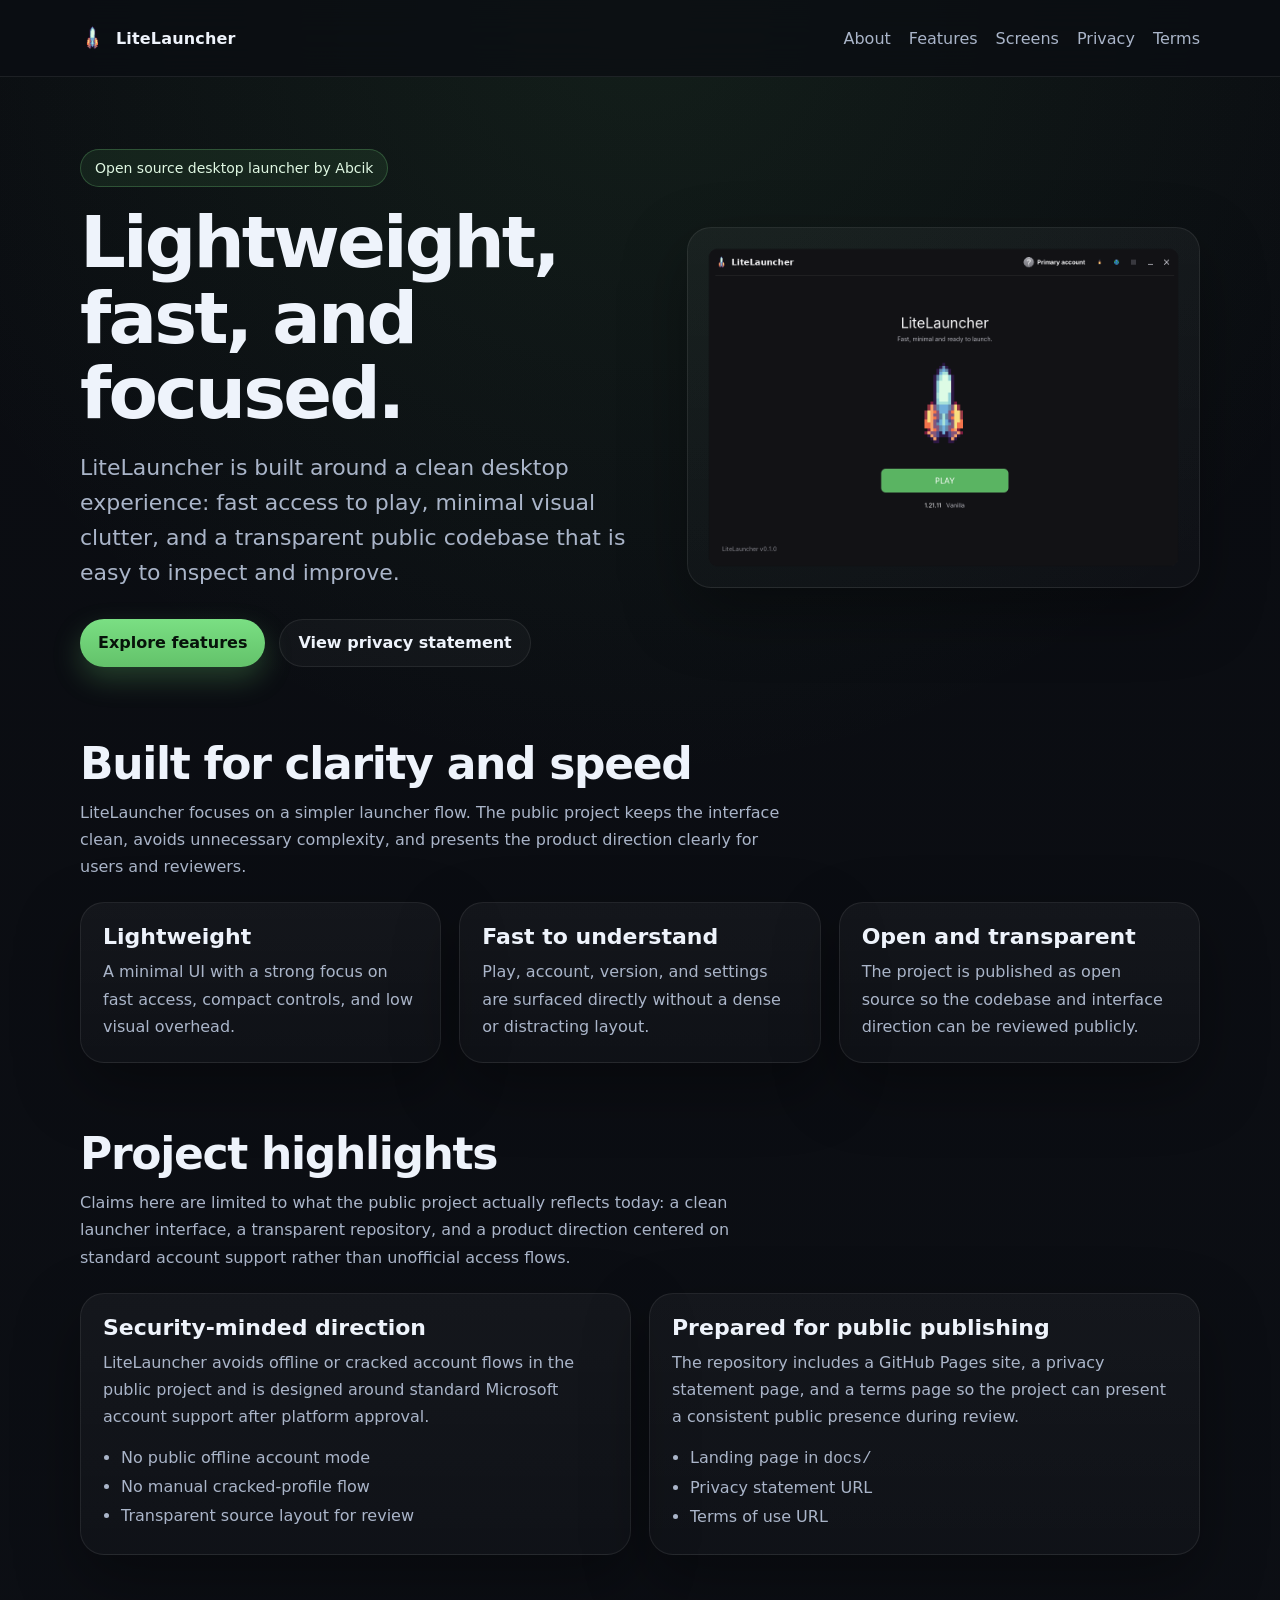
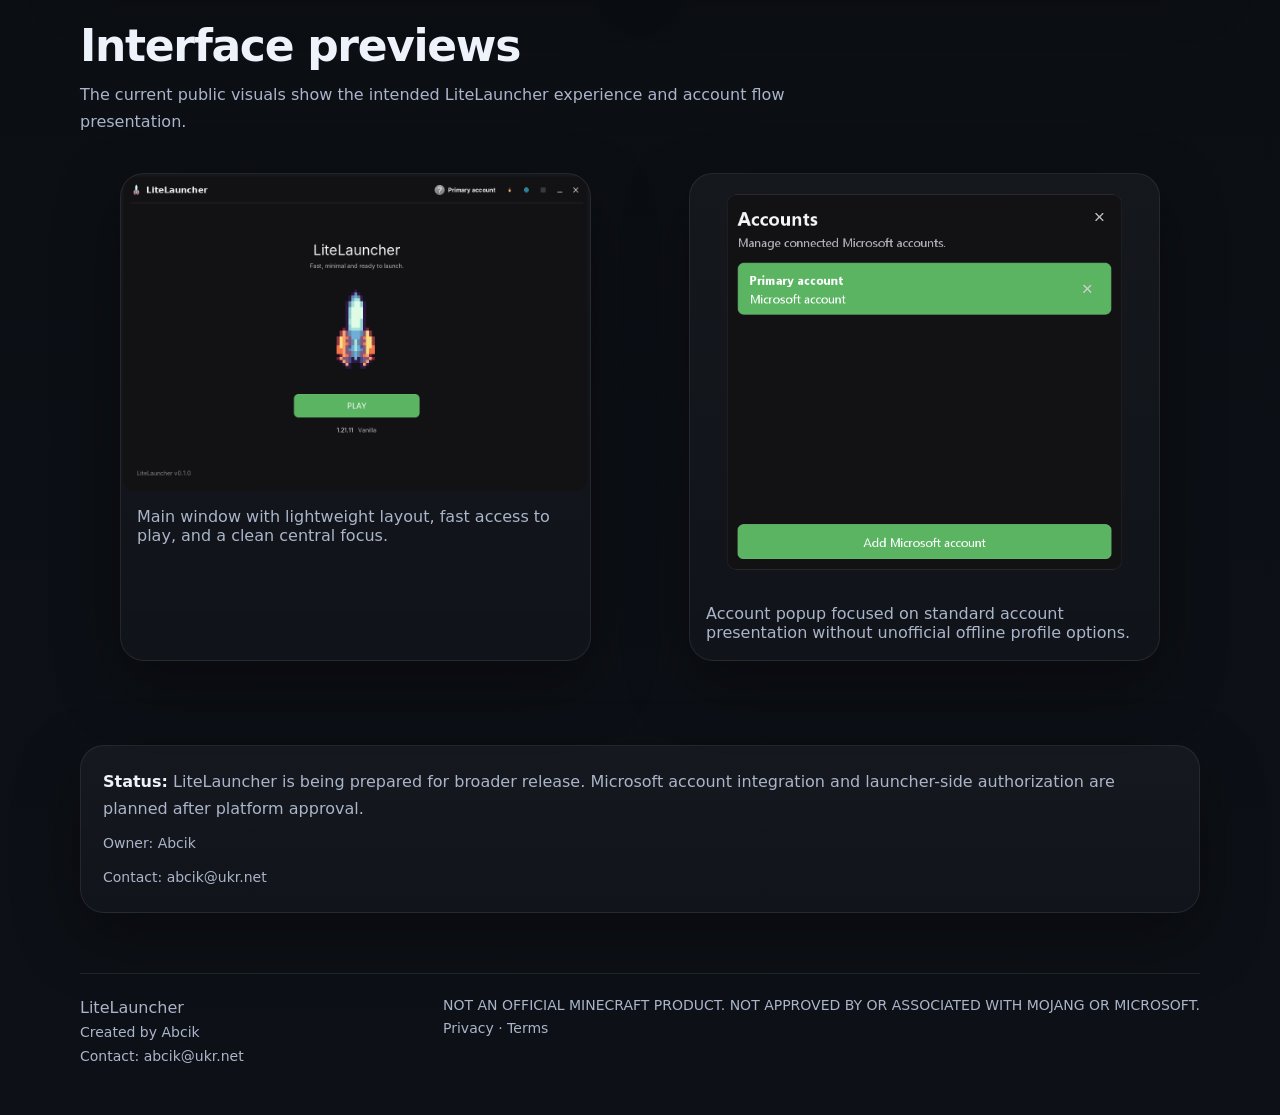
==== docs/index.html @ 29758050 "Add files via upload" ====
<!doctype html>
<html lang="en">
  <head>
    <meta charset="utf-8">
    <meta name="viewport" content="width=device-width, initial-scale=1">
    <title>LiteLauncher</title>
    <meta name="description" content="LiteLauncher is a lightweight open-source desktop launcher focused on speed, clarity, and a clean user experience.">
    <link rel="stylesheet" href="styles.css">
  </head>
  <body>
    <header class="site-header">
      <div class="container nav">
        <a class="brand" href="index.html">
          <img src="assets/logo.png" alt="LiteLauncher logo">
          <span>LiteLauncher</span>
        </a>
        <nav class="nav-links" aria-label="Primary">
          <a href="#about">About</a>
          <a href="#features">Features</a>
          <a href="#screens">Screens</a>
          <a href="privacy.html">Privacy</a>
          <a href="terms.html">Terms</a>
        </nav>
      </div>
    </header>

    <main>
      <section class="hero">
        <div class="container hero-grid">
          <div>
            <div class="badge">Open source desktop launcher by Abcik</div>
            <h1>Lightweight, fast, and focused.</h1>
            <p class="lead">LiteLauncher is built around a clean desktop experience: fast access to play, minimal visual clutter, and a transparent public codebase that is easy to inspect and improve.</p>
            <div class="hero-actions">
              <a class="button button-primary" href="#features">Explore features</a>
              <a class="button button-secondary" href="privacy.html">View privacy statement</a>
            </div>
          </div>
          <div class="hero-card">
            <img src="assets/launcher-main.png" alt="LiteLauncher main window preview">
          </div>
        </div>
      </section>

      <section class="section" id="about">
        <div class="container">
          <div class="section-head">
            <h2>Built for clarity and speed</h2>
            <p>LiteLauncher focuses on a simpler launcher flow. The public project keeps the interface clean, avoids unnecessary complexity, and presents the product direction clearly for users and reviewers.</p>
          </div>
          <div class="grid-3">
            <article class="card">
              <h3>Lightweight</h3>
              <p>A minimal UI with a strong focus on fast access, compact controls, and low visual overhead.</p>
            </article>
            <article class="card">
              <h3>Fast to understand</h3>
              <p>Play, account, version, and settings are surfaced directly without a dense or distracting layout.</p>
            </article>
            <article class="card">
              <h3>Open and transparent</h3>
              <p>The project is published as open source so the codebase and interface direction can be reviewed publicly.</p>
            </article>
          </div>
        </div>
      </section>

      <section class="section" id="features">
        <div class="container">
          <div class="section-head">
            <h2>Project highlights</h2>
            <p>Claims here are limited to what the public project actually reflects today: a clean launcher interface, a transparent repository, and a product direction centered on standard account support rather than unofficial access flows.</p>
          </div>
          <div class="grid-2">
            <article class="card">
              <h3>Security-minded direction</h3>
              <p>LiteLauncher avoids offline or cracked account flows in the public project and is designed around standard Microsoft account support after platform approval.</p>
              <ul class="list">
                <li>No public offline account mode</li>
                <li>No manual cracked-profile flow</li>
                <li>Transparent source layout for review</li>
              </ul>
            </article>
            <article class="card">
              <h3>Prepared for public publishing</h3>
              <p>The repository includes a GitHub Pages site, a privacy statement page, and a terms page so the project can present a consistent public presence during review.</p>
              <ul class="list">
                <li>Landing page in <code>docs/</code></li>
                <li>Privacy statement URL</li>
                <li>Terms of use URL</li>
              </ul>
            </article>
          </div>
        </div>
      </section>

      <section class="section" id="screens">
        <div class="container">
          <div class="section-head">
            <h2>Interface previews</h2>
            <p>The current public visuals show the intended LiteLauncher experience and account flow presentation.</p>
          </div>
          <div class="grid-2">
            <figure class="shot-card">
              <img src="assets/launcher-main.png" alt="LiteLauncher main interface">
              <figcaption>Main window with lightweight layout, fast access to play, and a clean central focus.</figcaption>
            </figure>
            <figure class="shot-card">
              <img src="assets/accounts-popup.png" alt="LiteLauncher account popup">
              <figcaption>Account popup focused on standard account presentation without unofficial offline profile options.</figcaption>
            </figure>
          </div>
        </div>
      </section>

      <section class="section">
        <div class="container">
          <div class="notice">
            <p><strong>Status:</strong> LiteLauncher is being prepared for broader release. Microsoft account integration and launcher-side authorization are planned after platform approval.</p>
            <p class="small">Owner: Abcik</p>
            <p class="small">Contact: <a class="muted-link" href="mailto:abcik@ukr.net">abcik@ukr.net</a></p>
          </div>
        </div>
      </section>
    </main>

    <footer class="footer">
      <div class="container footer-box">
        <div>
          <p>LiteLauncher</p>
          <p class="small">Created by Abcik</p>
          <p class="small">Contact: <a class="muted-link" href="mailto:abcik@ukr.net">abcik@ukr.net</a></p>
        </div>
        <div>
          <p class="small">NOT AN OFFICIAL MINECRAFT PRODUCT. NOT APPROVED BY OR ASSOCIATED WITH MOJANG OR MICROSOFT.</p>
          <p class="small"><a class="muted-link" href="privacy.html">Privacy</a> · <a class="muted-link" href="terms.html">Terms</a></p>
        </div>
      </div>
    </footer>
  </body>
</html>
---- docs/styles.css ----
:root {
  --bg: #0b0d12;
  --panel: #121722;
  --panel-2: #181f2d;
  --text: #eef3fb;
  --muted: #aab5c9;
  --line: rgba(255,255,255,0.08);
  --accent: #63c26a;
  --accent-2: #7adf83;
  --shadow: 0 24px 64px rgba(0,0,0,0.34);
  --radius: 24px;
}

* { box-sizing: border-box; }
html { scroll-behavior: smooth; }
body {
  margin: 0;
  font-family: Inter, ui-sans-serif, system-ui, -apple-system, BlinkMacSystemFont, "Segoe UI", sans-serif;
  background:
    radial-gradient(circle at top, rgba(99,194,106,0.10), transparent 28%),
    linear-gradient(180deg, #0a0c11 0%, #0d1016 100%);
  color: var(--text);
}

a { color: inherit; }
img { max-width: 100%; display: block; }
code { font-family: ui-monospace, SFMono-Regular, Menlo, monospace; }

.container {
  width: min(1120px, calc(100% - 40px));
  margin: 0 auto;
}

.site-header {
  position: sticky;
  top: 0;
  z-index: 20;
  backdrop-filter: blur(18px);
  background: rgba(11, 13, 18, 0.78);
  border-bottom: 1px solid var(--line);
}

.nav {
  display: flex;
  align-items: center;
  justify-content: space-between;
  gap: 20px;
  min-height: 76px;
}

.brand {
  display: inline-flex;
  align-items: center;
  gap: 12px;
  text-decoration: none;
  font-weight: 700;
  letter-spacing: 0.01em;
}

.brand img {
  width: 24px;
  height: 24px;
}

.nav-links {
  display: flex;
  gap: 18px;
  flex-wrap: wrap;
}

.nav-links a {
  text-decoration: none;
  color: var(--muted);
}

.nav-links a:hover,
.nav-links a:focus-visible {
  color: var(--text);
}

.hero {
  padding: 72px 0 40px;
}

.hero-grid {
  display: grid;
  grid-template-columns: 1.1fr 1fr;
  gap: 42px;
  align-items: center;
}

.badge {
  display: inline-flex;
  align-items: center;
  gap: 10px;
  border: 1px solid rgba(122,223,131,0.25);
  background: rgba(99,194,106,0.10);
  color: #dff7e2;
  border-radius: 999px;
  padding: 10px 14px;
  font-size: 14px;
}

h1, h2, h3 {
  margin: 0;
  line-height: 1.05;
}

h1 {
  margin-top: 18px;
  font-size: clamp(42px, 6vw, 72px);
  letter-spacing: -0.04em;
}

h2 {
  font-size: clamp(32px, 4vw, 44px);
  letter-spacing: -0.03em;
}

.lead {
  margin: 18px 0 0;
  font-size: clamp(18px, 2.2vw, 22px);
  line-height: 1.6;
  color: var(--muted);
  max-width: 58ch;
}

.hero-actions {
  display: flex;
  gap: 14px;
  flex-wrap: wrap;
  margin-top: 28px;
}

.button {
  display: inline-flex;
  align-items: center;
  justify-content: center;
  min-height: 48px;
  padding: 0 18px;
  border-radius: 999px;
  text-decoration: none;
  font-weight: 700;
  transition: transform 160ms ease, box-shadow 160ms ease, border-color 160ms ease;
}

.button:hover,
.button:focus-visible {
  transform: translateY(-1px);
}

.button-primary {
  background: linear-gradient(180deg, var(--accent-2), var(--accent));
  color: #07130a;
  box-shadow: 0 12px 28px rgba(99,194,106,0.28);
}

.button-secondary {
  border: 1px solid var(--line);
  color: var(--text);
  background: rgba(255,255,255,0.03);
}

.hero-card,
.card,
.shot-card,
.notice,
.page-card {
  border: 1px solid var(--line);
  background: linear-gradient(180deg, rgba(255,255,255,0.04), rgba(255,255,255,0.02));
  border-radius: var(--radius);
  box-shadow: var(--shadow);
}

.hero-card {
  padding: 18px;
}

.hero-card img,
.shot-card img {
  border-radius: 18px;
}

.section {
  padding: 34px 0;
}

.section-head {
  display: flex;
  flex-direction: column;
  gap: 12px;
  margin-bottom: 22px;
}

.section-head p {
  margin: 0;
  max-width: 70ch;
  color: var(--muted);
  line-height: 1.7;
}

.grid-3 {
  display: grid;
  grid-template-columns: repeat(3, minmax(0, 1fr));
  gap: 18px;
}

.grid-2 {
  display: grid;
  grid-template-columns: repeat(2, minmax(0, 1fr));
  gap: 18px;
}

.card {
  padding: 22px;
}

.card h3 {
  font-size: 22px;
  margin-bottom: 10px;
}

.card p,
.page-card p,
.page-card li,
.notice p,
.footer p {
  margin: 0;
  color: var(--muted);
  line-height: 1.7;
}

.card p + p,
.page-card p + p,
.notice p + p { margin-top: 10px; }

.list {
  margin: 14px 0 0;
  padding-left: 18px;
  color: var(--muted);
  line-height: 1.8;
}

.shot-card {
  overflow: hidden;
}

.shot-card figcaption {
  padding: 14px 16px 18px;
  color: var(--muted);
}

.notice {
  padding: 22px;
}

.notice strong { color: var(--text); }

.footer {
  padding: 26px 0 48px;
}

.footer-box {
  display: flex;
  justify-content: space-between;
  gap: 18px;
  flex-wrap: wrap;
  border-top: 1px solid var(--line);
  padding-top: 20px;
}

.muted-link {
  color: var(--muted);
  text-decoration: none;
}

.muted-link:hover,
.muted-link:focus-visible { color: var(--text); }

.small {
  font-size: 14px;
}

.page-hero {
  padding: 56px 0 20px;
}

.page-card {
  padding: 28px;
}

.page-card h1 {
  font-size: clamp(34px, 5vw, 54px);
  margin-bottom: 18px;
}

.page-card h2 {
  font-size: 24px;
  margin: 28px 0 12px;
}

.page-card ul {
  margin: 12px 0 0;
  padding-left: 20px;
}

@media (max-width: 920px) {
  .hero-grid,
  .grid-3,
  .grid-2 {
    grid-template-columns: 1fr;
  }

  .nav {
    align-items: flex-start;
    padding: 16px 0;
  }

  .nav-links {
    justify-content: flex-start;
  }
}

@media (max-width: 640px) {
  .container {
    width: min(1120px, calc(100% - 24px));
  }

  .hero {
    padding-top: 42px;
  }

  .badge {
    font-size: 13px;
  }
}
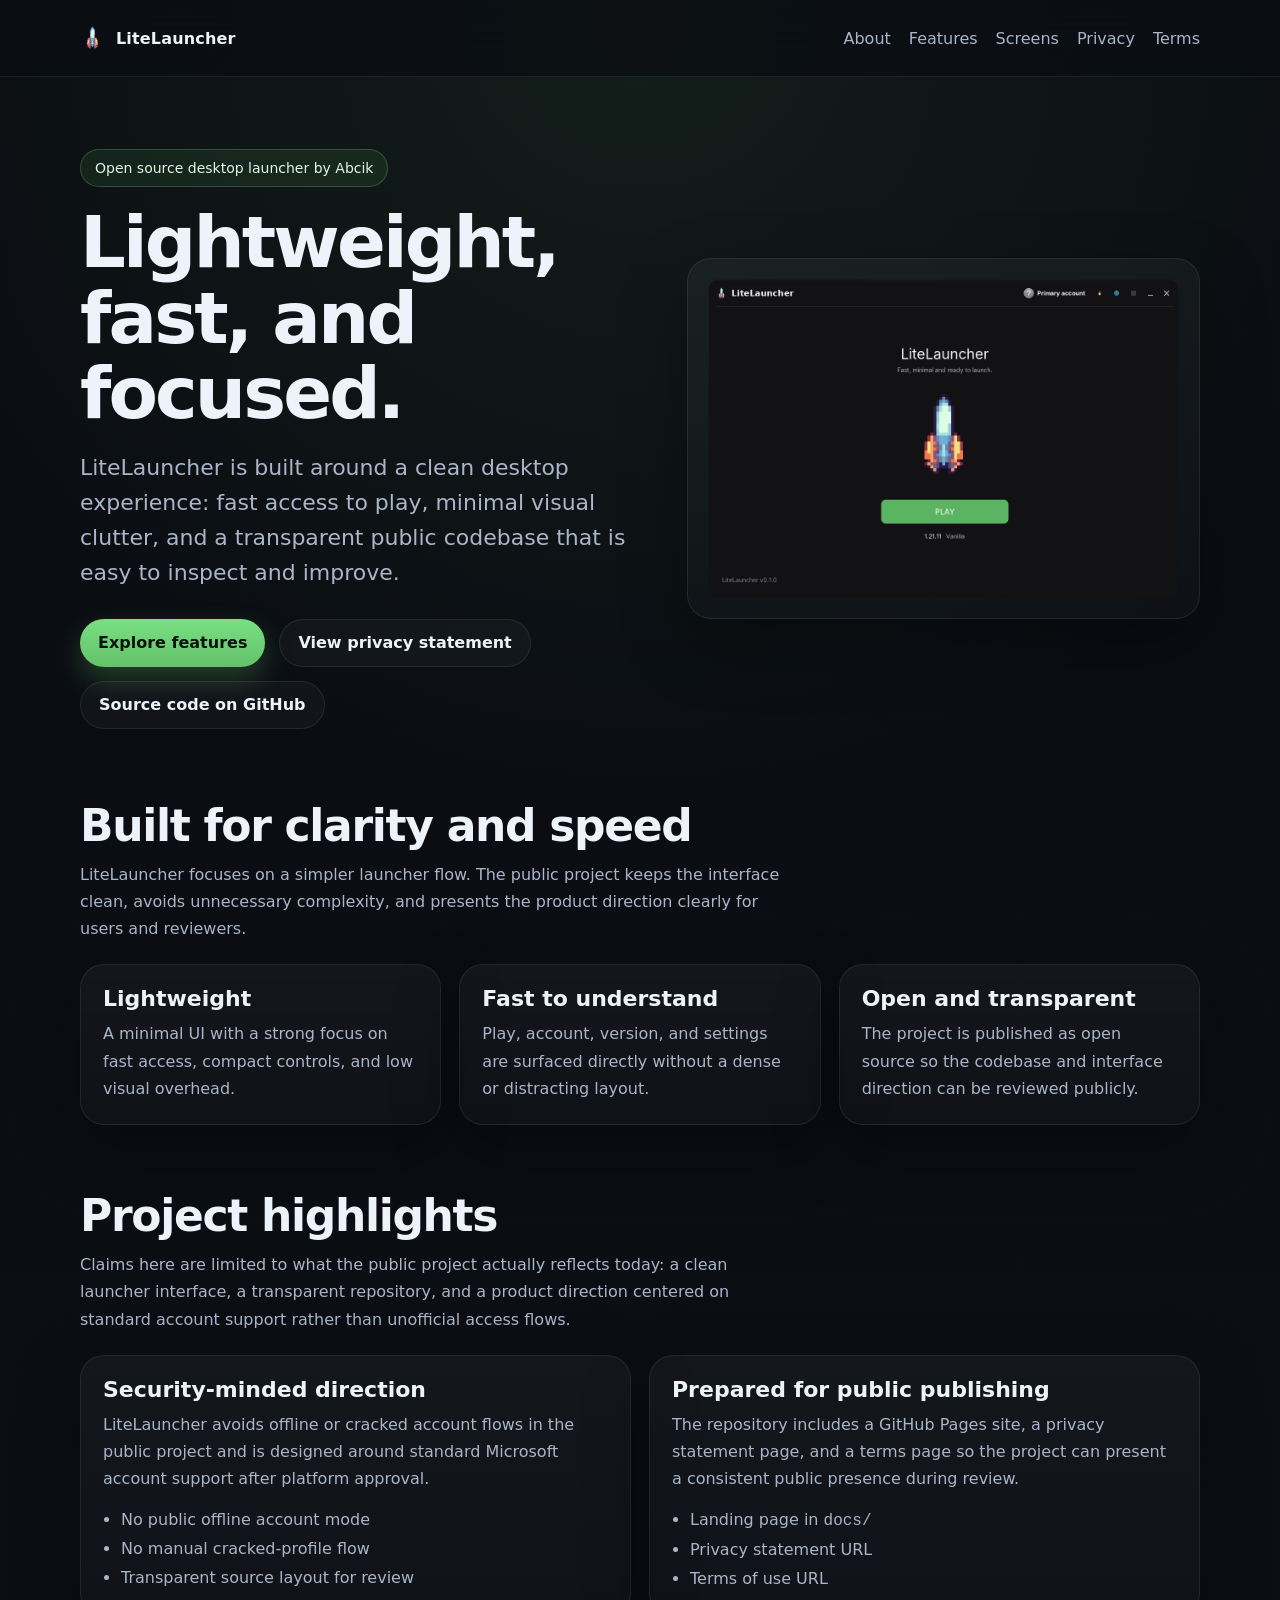
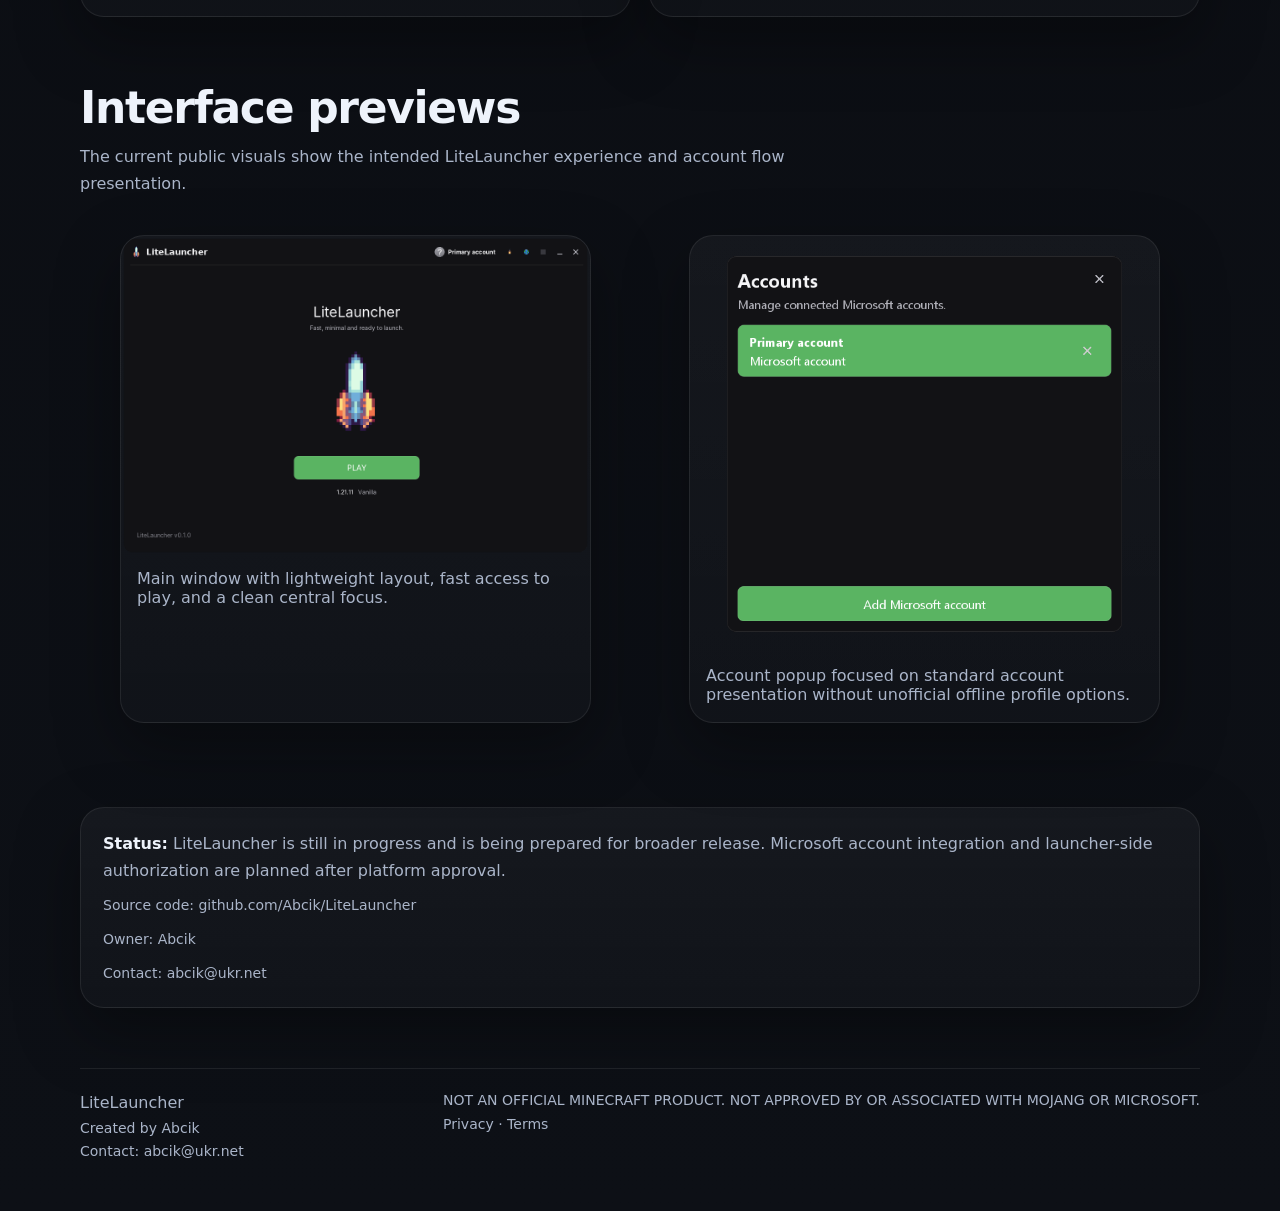
==== commit cbd69d81: "Add files via upload" ====
--- a/docs/index.html
+++ b/docs/index.html
@@ -34,6 +34,7 @@
             <div class="hero-actions">
               <a class="button button-primary" href="#features">Explore features</a>
               <a class="button button-secondary" href="privacy.html">View privacy statement</a>
+              <a class="button button-secondary" href="https://github.com/Abcik/LiteLauncher" target="_blank" rel="noopener noreferrer">Source code on GitHub</a>
             </div>
           </div>
           <div class="hero-card">
@@ -116,7 +117,8 @@
       <section class="section">
         <div class="container">
           <div class="notice">
-            <p><strong>Status:</strong> LiteLauncher is being prepared for broader release. Microsoft account integration and launcher-side authorization are planned after platform approval.</p>
+            <p><strong>Status:</strong> LiteLauncher is still in progress and is being prepared for broader release. Microsoft account integration and launcher-side authorization are planned after platform approval.</p>
+            <p class="small">Source code: <a class="muted-link" href="https://github.com/Abcik/LiteLauncher" target="_blank" rel="noopener noreferrer">github.com/Abcik/LiteLauncher</a></p>
             <p class="small">Owner: Abcik</p>
             <p class="small">Contact: <a class="muted-link" href="mailto:abcik@ukr.net">abcik@ukr.net</a></p>
           </div>
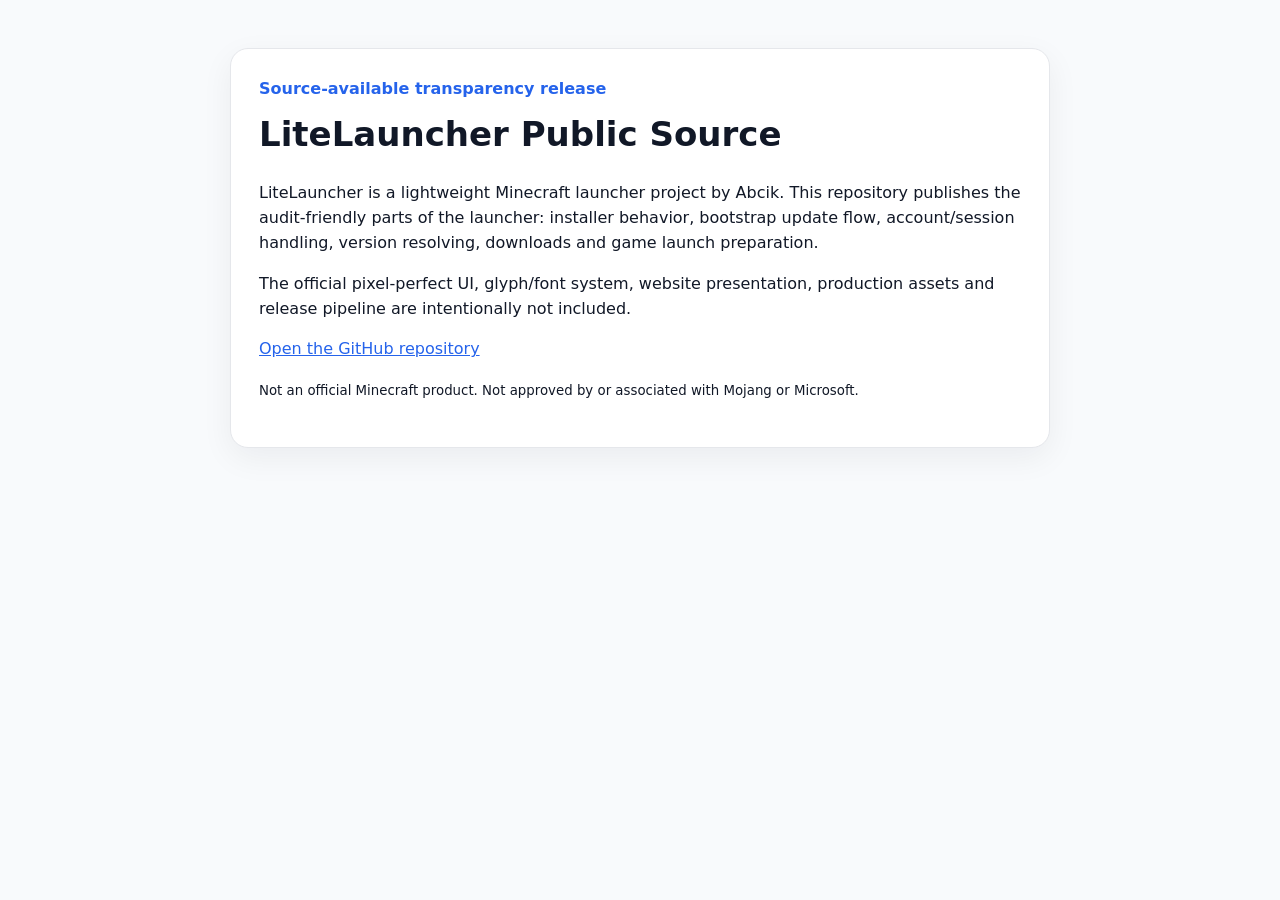
==== commit dcf26e05: "Add files via upload" ====
--- a/docs/index.html
+++ b/docs/index.html
@@ -1,143 +1,28 @@
 <!doctype html>
 <html lang="en">
-  <head>
-    <meta charset="utf-8">
-    <meta name="viewport" content="width=device-width, initial-scale=1">
-    <title>LiteLauncher</title>
-    <meta name="description" content="LiteLauncher is a lightweight open-source desktop launcher focused on speed, clarity, and a clean user experience.">
-    <link rel="stylesheet" href="styles.css">
-  </head>
-  <body>
-    <header class="site-header">
-      <div class="container nav">
-        <a class="brand" href="index.html">
-          <img src="assets/logo.png" alt="LiteLauncher logo">
-          <span>LiteLauncher</span>
-        </a>
-        <nav class="nav-links" aria-label="Primary">
-          <a href="#about">About</a>
-          <a href="#features">Features</a>
-          <a href="#screens">Screens</a>
-          <a href="privacy.html">Privacy</a>
-          <a href="terms.html">Terms</a>
-        </nav>
-      </div>
-    </header>
-
-    <main>
-      <section class="hero">
-        <div class="container hero-grid">
-          <div>
-            <div class="badge">Open source desktop launcher by Abcik</div>
-            <h1>Lightweight, fast, and focused.</h1>
-            <p class="lead">LiteLauncher is built around a clean desktop experience: fast access to play, minimal visual clutter, and a transparent public codebase that is easy to inspect and improve.</p>
-            <div class="hero-actions">
-              <a class="button button-primary" href="#features">Explore features</a>
-              <a class="button button-secondary" href="privacy.html">View privacy statement</a>
-              <a class="button button-secondary" href="https://github.com/Abcik/LiteLauncher" target="_blank" rel="noopener noreferrer">Source code on GitHub</a>
-            </div>
-          </div>
-          <div class="hero-card">
-            <img src="assets/launcher-main.png" alt="LiteLauncher main window preview">
-          </div>
-        </div>
-      </section>
-
-      <section class="section" id="about">
-        <div class="container">
-          <div class="section-head">
-            <h2>Built for clarity and speed</h2>
-            <p>LiteLauncher focuses on a simpler launcher flow. The public project keeps the interface clean, avoids unnecessary complexity, and presents the product direction clearly for users and reviewers.</p>
-          </div>
-          <div class="grid-3">
-            <article class="card">
-              <h3>Lightweight</h3>
-              <p>A minimal UI with a strong focus on fast access, compact controls, and low visual overhead.</p>
-            </article>
-            <article class="card">
-              <h3>Fast to understand</h3>
-              <p>Play, account, version, and settings are surfaced directly without a dense or distracting layout.</p>
-            </article>
-            <article class="card">
-              <h3>Open and transparent</h3>
-              <p>The project is published as open source so the codebase and interface direction can be reviewed publicly.</p>
-            </article>
-          </div>
-        </div>
-      </section>
-
-      <section class="section" id="features">
-        <div class="container">
-          <div class="section-head">
-            <h2>Project highlights</h2>
-            <p>Claims here are limited to what the public project actually reflects today: a clean launcher interface, a transparent repository, and a product direction centered on standard account support rather than unofficial access flows.</p>
-          </div>
-          <div class="grid-2">
-            <article class="card">
-              <h3>Security-minded direction</h3>
-              <p>LiteLauncher avoids offline or cracked account flows in the public project and is designed around standard Microsoft account support after platform approval.</p>
-              <ul class="list">
-                <li>No public offline account mode</li>
-                <li>No manual cracked-profile flow</li>
-                <li>Transparent source layout for review</li>
-              </ul>
-            </article>
-            <article class="card">
-              <h3>Prepared for public publishing</h3>
-              <p>The repository includes a GitHub Pages site, a privacy statement page, and a terms page so the project can present a consistent public presence during review.</p>
-              <ul class="list">
-                <li>Landing page in <code>docs/</code></li>
-                <li>Privacy statement URL</li>
-                <li>Terms of use URL</li>
-              </ul>
-            </article>
-          </div>
-        </div>
-      </section>
-
-      <section class="section" id="screens">
-        <div class="container">
-          <div class="section-head">
-            <h2>Interface previews</h2>
-            <p>The current public visuals show the intended LiteLauncher experience and account flow presentation.</p>
-          </div>
-          <div class="grid-2">
-            <figure class="shot-card">
-              <img src="assets/launcher-main.png" alt="LiteLauncher main interface">
-              <figcaption>Main window with lightweight layout, fast access to play, and a clean central focus.</figcaption>
-            </figure>
-            <figure class="shot-card">
-              <img src="assets/accounts-popup.png" alt="LiteLauncher account popup">
-              <figcaption>Account popup focused on standard account presentation without unofficial offline profile options.</figcaption>
-            </figure>
-          </div>
-        </div>
-      </section>
-
-      <section class="section">
-        <div class="container">
-          <div class="notice">
-            <p><strong>Status:</strong> LiteLauncher is still in progress and is being prepared for broader release. Microsoft account integration and launcher-side authorization are planned after platform approval.</p>
-            <p class="small">Source code: <a class="muted-link" href="https://github.com/Abcik/LiteLauncher" target="_blank" rel="noopener noreferrer">github.com/Abcik/LiteLauncher</a></p>
-            <p class="small">Owner: Abcik</p>
-            <p class="small">Contact: <a class="muted-link" href="mailto:abcik@ukr.net">abcik@ukr.net</a></p>
-          </div>
-        </div>
-      </section>
-    </main>
-
-    <footer class="footer">
-      <div class="container footer-box">
-        <div>
-          <p>LiteLauncher</p>
-          <p class="small">Created by Abcik</p>
-          <p class="small">Contact: <a class="muted-link" href="mailto:abcik@ukr.net">abcik@ukr.net</a></p>
-        </div>
-        <div>
-          <p class="small">NOT AN OFFICIAL MINECRAFT PRODUCT. NOT APPROVED BY OR ASSOCIATED WITH MOJANG OR MICROSOFT.</p>
-          <p class="small"><a class="muted-link" href="privacy.html">Privacy</a> · <a class="muted-link" href="terms.html">Terms</a></p>
-        </div>
-      </div>
-    </footer>
-  </body>
+<head>
+  <meta charset="utf-8">
+  <meta name="viewport" content="width=device-width, initial-scale=1">
+  <title>LiteLauncher Public Source</title>
+  <meta name="description" content="LiteLauncher public transparency source release.">
+  <style>
+    body{margin:0;background:#f8fafc;color:#111827;font-family:system-ui,-apple-system,Segoe UI,sans-serif;line-height:1.55}
+    main{max-width:820px;margin:0 auto;padding:48px 22px}
+    .card{background:white;border:1px solid #e5e7eb;border-radius:18px;padding:28px;box-shadow:0 10px 32px rgba(15,23,42,.06)}
+    h1{margin-top:0;font-size:34px;line-height:1.1}.tag{display:inline-block;margin-bottom:14px;color:#2563eb;font-weight:700}
+    a{color:#2563eb} code{background:#f1f5f9;padding:2px 6px;border-radius:6px}
+  </style>
+</head>
+<body>
+  <main>
+    <section class="card">
+      <span class="tag">Source-available transparency release</span>
+      <h1>LiteLauncher Public Source</h1>
+      <p>LiteLauncher is a lightweight Minecraft launcher project by Abcik. This repository publishes the audit-friendly parts of the launcher: installer behavior, bootstrap update flow, account/session handling, version resolving, downloads and game launch preparation.</p>
+      <p>The official pixel-perfect UI, glyph/font system, website presentation, production assets and release pipeline are intentionally not included.</p>
+      <p><a href="https://github.com/Abcik/LiteLauncher">Open the GitHub repository</a></p>
+      <p><small>Not an official Minecraft product. Not approved by or associated with Mojang or Microsoft.</small></p>
+    </section>
+  </main>
+</body>
 </html>
